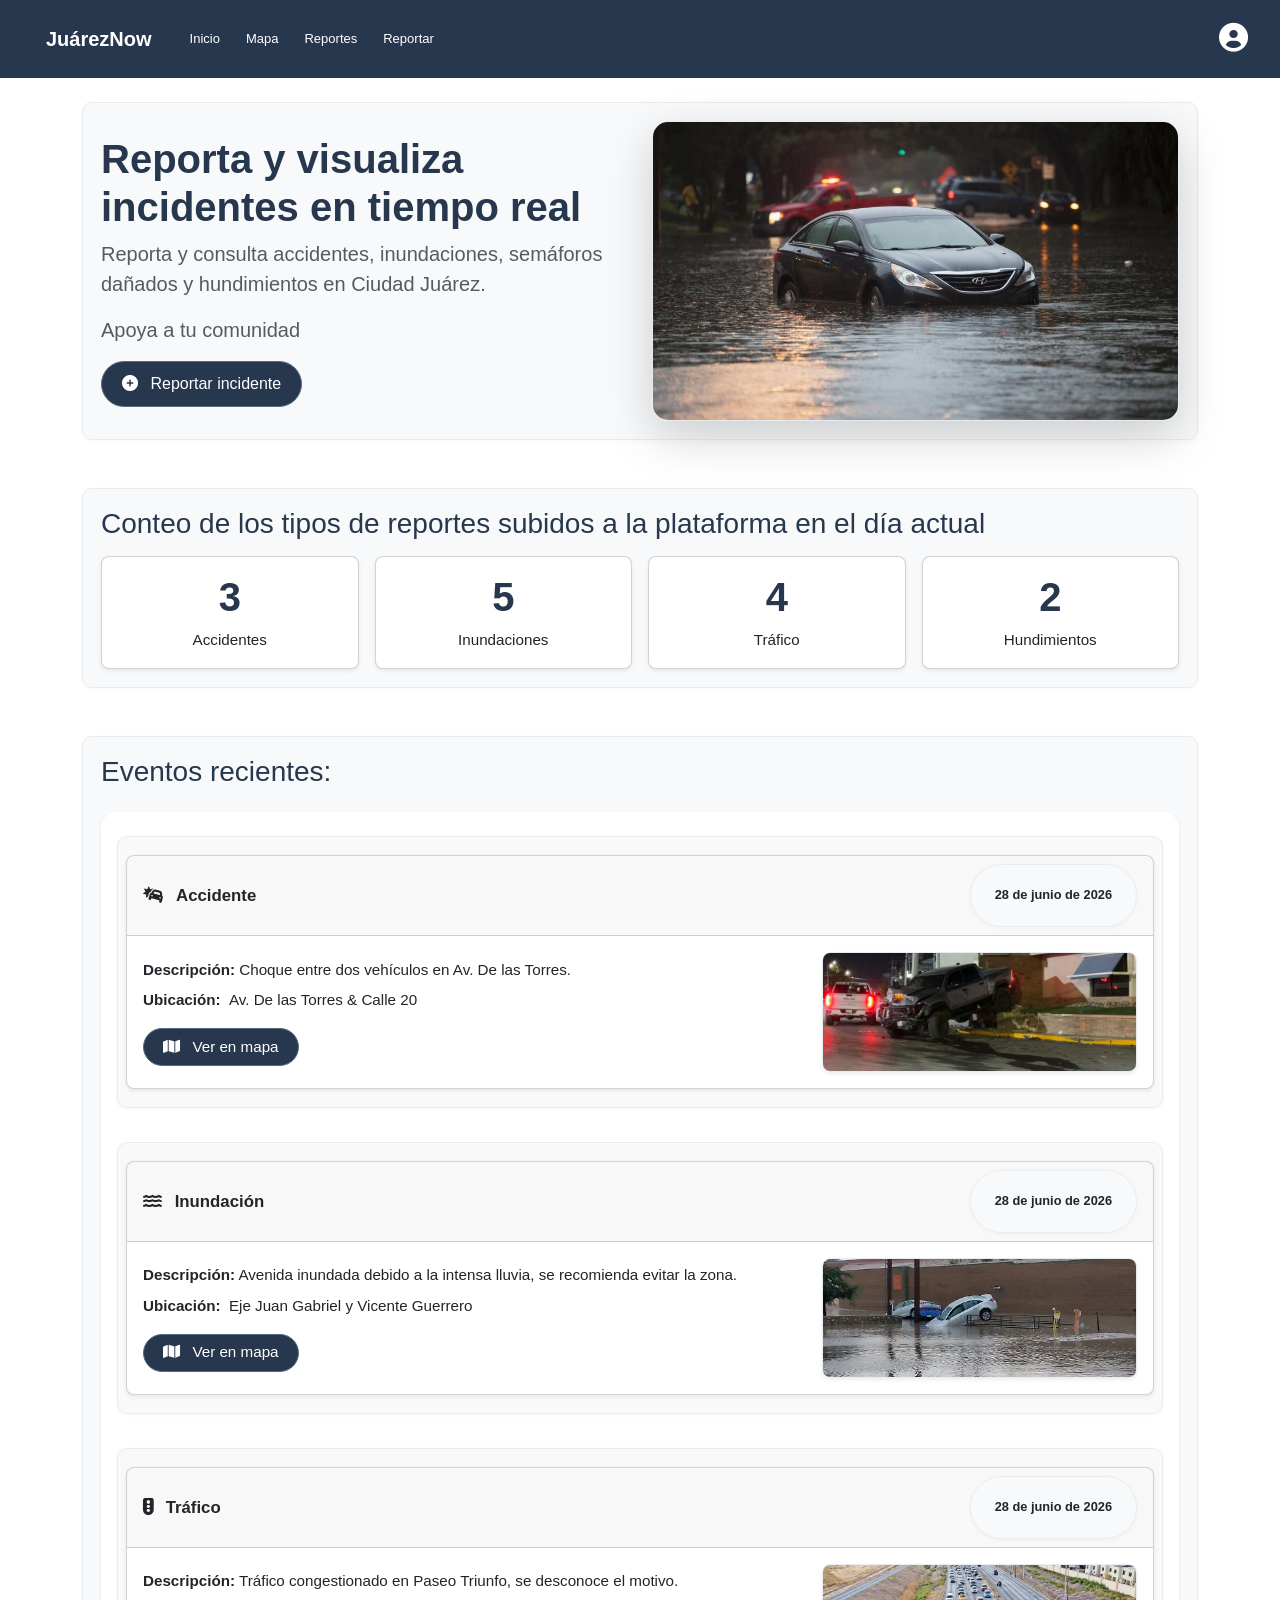
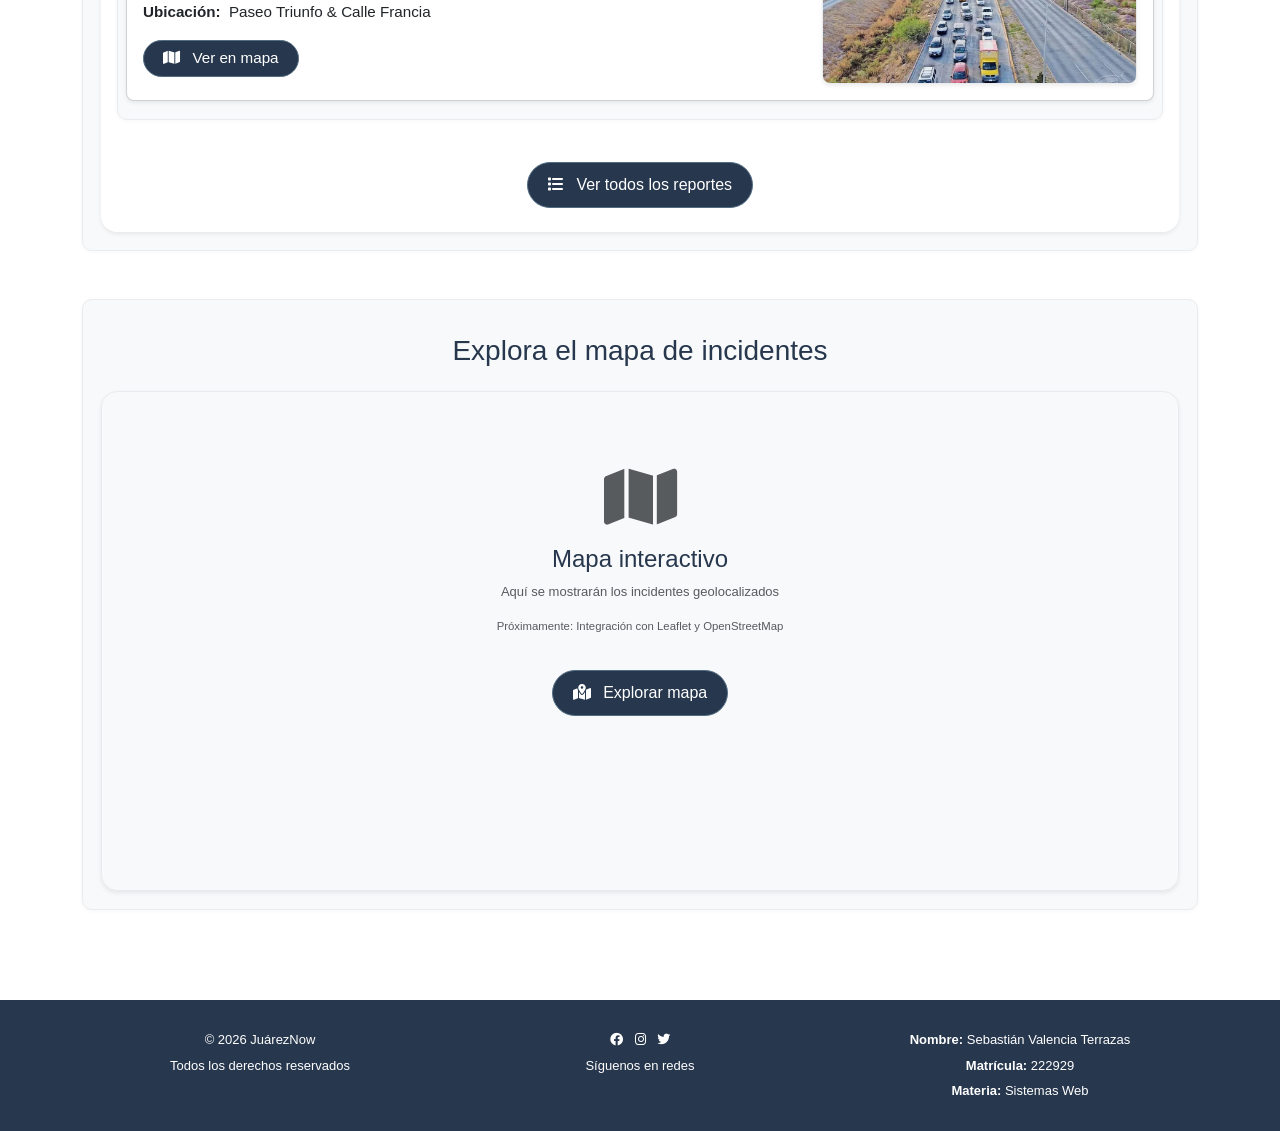
==== index.html @ b56212be "Estructura inicial para JuarezNow" ====
<!DOCTYPE html>
<html lang="es">
<head>
    <title>JuárezNow</title>
    <meta charset="UTF-8">
    <meta name="viewport" content="width=device-width, initial-scale=1.0">
    
    <link href="https://cdn.jsdelivr.net/npm/bootstrap@5.3.0/dist/css/bootstrap.min.css" rel="stylesheet">
    <link rel="stylesheet" href="https://cdnjs.cloudflare.com/ajax/libs/font-awesome/6.0.0-beta3/css/all.min.css">
    <link rel="stylesheet" href="css/style.css">
</head>

<body>
    <header>
        <nav class="navbar navbar-expand-lg">
            <div class="container-fluid">
                <a class="navbar-brand text-white fw-bold" href="#">
                    JuárezNow
                </a>
                <button class="navbar-toggler" type="button" data-bs-toggle="collapse" data-bs-target="#navbarText">
                    <span class="navbar-toggler-icon"></span>
                </button>
                <div class="collapse navbar-collapse" id="navbarText">
                    <ul class="navbar-nav me-auto mb-2 mb-lg-0">
                        <li class="nav-item">
                            <a class="nav-link active" href="index.html">Inicio</a>
                        </li>
                        <li class="nav-item">
                            <a class="nav-link" href="resources/mapa.html">Mapa</a>
                        </li>
                        <li class="nav-item">
                            <a class="nav-link" href="resources/reportes.html">Reportes</a>
                        </li>
                        <li class="nav-item">
                            <a class="nav-link" href="resources/reportar.html">Reportar</a>
                        </li>
                    </ul>
                    <span class="navbar-text">
                        <a class="nav-link profile-icon" href="resources/iniciar_sesion.html">
                            <i class="fas fa-user-circle"></i>
                        </a>
                    </span>
                </div>
            </div>
        </nav>
    </header>

    <!--MAIN-->
    <main class="container py-4">

        <section class="mb-5">
            <div class="row align-items-center g-4">
                <div class="col-md-6">
                    <h2 class="display-6 fw-bold ">
                        Reporta y visualiza incidentes en tiempo real
                    </h2>
                    <p class="lead text-muted">
                        Reporta y consulta accidentes, inundaciones, semáforos dañados y hundimientos en Ciudad Juárez.
                        <br>
                        <p class="lead text-muted">Apoya a tu comunidad</p>
                    </p>
                    <div class="d-grid gap-2 d-md-flex justify-content-md-start">
                        <a href="resources/reportar.html" class="btn rounded-pill">
                            <i class="fas fa-plus-circle me-2"></i>
                            Reportar incidente
                        </a>
                    </div>
                </div>
                <div class="col-md-6">
                    <img src="img/flood.jpg" 
                         class="img-fluid rounded-4 shadow-lg" 
                         alt="Imagen de Ciudad Juárez"
                         style="max-height: 300px; width: 100%; object-fit: cover;">
                </div>
            </div>
        </section>

        <!-- ===== ESTADÍSTICAS===== -->
        <section class="mb-5">
            <div class="row">
                <div class="col-12">
                    <h3 class="mb-3">
                        Conteo de los tipos de reportes subidos a la plataforma en el día actual
                    </h3>
                </div>
            </div>

            <div class="row g-3">
                <div class="col-md-3 col-6">
                    <div class="card  text-dark text-center h-100 shadow-sm rounded-3">
                        <div class="card-body">
                            <h3 class="display-6 fw-bold">3</h3>
                            <p class="mb-0">Accidentes</p>
                        </div>
                    </div>
                </div>
                <div class="col-md-3 col-6">
                    <div class="card text-dark text-center h-100 shadow-sm rounded-3">
                        <div class="card-body">
                            <h3 class="display-6 fw-bold">5</h3>
                            <p class="mb-0">Inundaciones</p>
                        </div>
                    </div>
                </div>
                <div class="col-md-3 col-6">
                    <div class="card text-dark text-center h-100 shadow-sm rounded-3">
                        <div class="card-body">
                            <h3 class="display-6 fw-bold">4</h3>
                            <p class="mb-0">Tráfico</p>
                        </div>
                    </div>
                </div>
                <div class="col-md-3 col-6">
                    <div class="card text-dark text-center h-100 shadow-sm rounded-3">
                        <div class="card-body">
                            <h3 class="display-6 fw-bold">2</h3>
                            <p class="mb-0">Hundimientos</p>    
                        </div>
                    </div>
                </div>
        </section>

        <!-- ===== EVENTOS RECIENTES ===== -->
        <section class="mb-5">
            <div class="row">
                <div class="col-12">
                    <h3 class="mb-4">
                        Eventos recientes:
                    </h3>
                </div>
            </div>

            <div class="bg-white p-4 rounded-4 shadow-sm">
                <div class="row g-3">
                    
                <article class="col-12">
                    <div class="card shadow-sm rounded-3 overflow-hidden">
                        <div class="card-header text-dark d-flex justify-content-between align-items-center">
                            <span>
                                <i class="fas fa-car-crash me-2"></i>
                                Accidente
                            </span>
                            <span class="badge bg-light text-dark rounded-pill">28 de junio de 2026</span>
                        </div>
                        <div class="card-body">
                            <div class="row align-items-center">
                                <div class="col-md-8">
                                    <p class="card-text mb-2">
                                        <strong>Descripción:</strong> Choque entre dos vehículos en Av. De las Torres.
                                    </p>
                                    <p class="card-text mb-0">
                                        <strong>Ubicación:</strong> 
                                        <i class=" text-danger me-1"></i>
                                        Av. De las Torres &amp; Calle 20
                                    </p>
                                    <a href="mapa.html" class="btn btn-primary btn-sm rounded-pill mt-3">
                                        <i class="fas fa-map me-2"></i>
                                        Ver en mapa
                                    </a>
                                </div>
                                <div class="col-md-4 mt-3 mt-md-0">
                                    <img src="img/choque.jpg" 
                                         class="img-fluid rounded-3 shadow-sm" 
                                         alt="Accidente"
                                         style="height: 120px; width: 100%; object-fit: cover;">
                                </div>
                            </div>
                        </div>
                    </div>
                </article>

                <article class="col-12">
                    <div class="card shadow-sm rounded-3 overflow-hidden">
                        <div class="card-header  text-dark d-flex justify-content-between align-items-center">
                            <span>
                                <i class="fas fa-water me-2"></i>
                                Inundación
                            </span>
                            <span class="badge bg-light text-dark rounded-pill">28 de junio de 2026</span>
                        </div>
                        <div class="card-body">
                            <div class="row align-items-center">
                                <div class="col-md-8">
                                    <p class="card-text mb-2">
                                        <strong>Descripción:</strong> Avenida inundada debido a la intensa lluvia, se recomienda evitar la zona.
                                    </p>
                                    <p class="card-text mb-0">
                                        <strong>Ubicación:</strong> 
                                        <i class=" text-danger me-1"></i>
                                        Eje Juan Gabriel y Vicente Guerrero
                                    </p>
                                    <a href="mapa.html" class="btn btn-primary btn-sm rounded-pill mt-3">
                                        <i class="fas fa-map me-2"></i>
                                        Ver en mapa
                                    </a>
                                </div>
                                <div class="col-md-4 mt-3 mt-md-0">
                                    <img src="img/inundacion.jpg" 
                                         class="img-fluid rounded-3 shadow-sm" 
                                         alt="Inundación"
                                         style="height: 120px; width: 100%; object-fit: cover;">
                                </div>
                            </div>
                        </div>
                    </div>
                </article>

                <article class="col-12">
                    <div class="card shadow-sm rounded-3 overflow-hidden">
                        <div class="card-header text-dark d-flex justify-content-between align-items-center">
                            <span>
                                <i class="fas fa-traffic-light me-2"></i>
                                Tráfico
                            </span>
                            <span class="badge bg-light text-dark rounded-pill">28 de junio de 2026</span>
                        </div>
                        <div class="card-body">
                            <div class="row align-items-center">
                                <div class="col-md-8">
                                    <p class="card-text mb-2">
                                        <strong>Descripción:</strong> Tráfico congestionado en Paseo Triunfo, se desconoce el motivo.
                                    </p>
                                    <p class="card-text mb-0">
                                        <strong>Ubicación:</strong> 
                                        <i class=" text-danger me-1"></i>
                                        Paseo Triunfo &amp; Calle Francia
                                    </p>
                                    <a href="mapa.html" class="btn btn-primary btn-sm rounded-pill mt-3">
                                        <i class="fas fa-map me-2"></i>
                                        Ver en mapa
                                    </a>
                                </div>
                                <div class="col-md-4 mt-3 mt-md-0">
                                    <img src="img/trafico.jpg" 
                                         class="img-fluid rounded-3 shadow-sm" 
                                         alt="Tráfico"
                                         style="height: 120px; width: 100%; object-fit: cover;">
                                </div>
                            </div>
                        </div>
                    </div>
                </article>

                </div>

                <!-- Ver todos -->
                <div class="row mt-4">
                    <div class="col-12 text-center">
                        <a href="resources/reportes.html" class="btn rounded-pill">
                            <i class="fas fa-list me-2"></i>
                            Ver todos los reportes
                        </a>
                    </div>
                </div>
            </div>
        </section>

        <!--EXPLORAR MAPA-->
        <section>
            <div class="text-center mt-3">
                <h3 class="mb-4">
                    Explora el mapa de incidentes
                </h3>
                <div class="bg-light p-4 rounded-4 shadow-sm" style="min-height: 500px;">
                    <div class="text-center py-5">
                        <i class="fas fa-map fa-5x text-muted mb-3"></i>
                        <h4>Mapa interactivo</h4>
                        <p class="text-muted">Aquí se mostrarán los incidentes geolocalizados</p>
                        <p class="text-muted small">Próximamente: Integración con Leaflet y OpenStreetMap</p>
                        <br>
                        <a href="resources/mapa.html" class="btn rounded-pill">
                            <i class="fas fa-map-marked-alt me-2"></i>
                            Explorar mapa
                        </a>
                    </div>
                </div>
            </div>
        </section>


    </main>
    
    <!-- FOOTER -->
    <footer class="text-white py-4 mt-5" id="footer">
        <div class="container">
            <div class="row text-center">
                <div class="col-md-4 mb-3">
                    <p class="mb-0">© 2026 JuárezNow</p>
                    <p>Todos los derechos reservados</p>
                </div>
                <div class="col-md-4 mb-3">
                    <p class="mb-0">
                        <i class="fab fa-facebook me-2"></i>
                        <i class="fab fa-instagram me-2"></i>
                        <i class="fab fa-twitter"></i>
                    </p>
                    <p>Síguenos en redes</p>
                </div>
                <div class="col-md-4">
                    <p><b>Nombre:</b> Sebastián Valencia Terrazas</p>
                    <p><b>Matrícula:</b> 222929</p>
                    <p><b>Materia:</b> Sistemas Web</p>
                </div>
            </div>
        </div>
    </footer>

    <!-- Bootstrap JS -->
    <script src="https://cdn.jsdelivr.net/npm/bootstrap@5.3.0/dist/js/bootstrap.bundle.min.js"></script>
</body>
</html>
---- css/style.css ----
* {
    box-sizing: border-box;
}

:root {
    --azul-oscuro: #27374D;
    --azul-medio: #526D82;
    --gris-casi-blanco: #f8f9fa;
    --gris-claro: #f5f5f5;
    --blanco: #ffffff;
    --texto: #27374D;
    --borde-suave: #e9ecef;
}

/* ==========================================
   ESTILOS BASE
   ========================================== */
body {
    margin: 0;
    background-color: var(--blanco);
    color: var(--texto);
    font-family: Arial, Helvetica, sans-serif;
    font-size: small;
}

/* ==========================================
   HEADER 
   ========================================== */
header {
    background-color: var(--azul-oscuro);
    color: white;
    margin: 0;
    padding: 16px 20px;
    width: 100%;
}

/* ==========================================
   NAVEGACIÓN 
   ========================================== */
nav ul {
    list-style: none;
    padding: 0;
    margin: 0;
    display: flex;
    flex-wrap: wrap;
    gap: 10px;
}

nav a {
    color: white;
    text-decoration: none;
    padding: 10px 14px;
    border-radius: 6px;
    display: inline-block;
    transition: all 0.3s ease-in-out;
}

nav a:hover {
    background-color: var(--azul-medio);
    color: white;
}


header .navbar {
    background-color: var(--azul-oscuro);
    padding: 0;
}

header .navbar-brand,
header .navbar .nav-link {
    color: white;
}

header .navbar .nav-link:hover {
    color: var(--gris-claro);
}

header .navbar .nav-link.active {
    color: white !important;
}

header .navbar-toggler {
    border-color: white;
}

header .navbar-toggler-icon {
    background-image: url("data:image/svg+xml,%3csvg xmlns='http://www.w3.org/2000/svg' viewBox='0 0 30 30'%3e%3cpath stroke='white' stroke-linecap='round' stroke-miterlimit='10' stroke-width='2' d='M4 7h22M4 15h22M4 23h22'/%3e%3c/svg%3e");
}

/* Perfil - Icono de usuario */
header .profile-icon i {
    font-size: 1.8rem;
    transition: all 0.3s ease-in-out;
    color: white;
}

header .profile-icon.active i,
header .profile-icon:hover i {
    font-size: 2rem;
    background-color: var(--azul-medio);
    border-radius: 50%;
    padding: 2px;
    color: white;
}

/*
   CONTENIDO PRINCIPAL
    */
main {
    padding: 20px;
}

/* Secciones y artículos */
section,
article {
    background-color: var(--gris-casi-blanco);
    border: 1px solid var(--borde-suave);
    border-radius: 10px;
    padding: 18px;
    margin-bottom: 18px;
    box-shadow: 0 1px 4px rgba(39, 55, 77, 0.04);
}

section h3,
article h4 {
    color: var(--azul-oscuro);
    margin-top: 0;
}

/* Secciones específicas */
#noticias,
#reportes-recientes {
    background-color: var(--gris-casi-blanco);
}

#noticias > h3 {
    margin-top: 0;
    padding: 16px;
    text-align: center;
    background-color: var(--azul-oscuro);
    color: white;
    border-radius: 8px;
}

/* IMÁGENES */
img {
    max-width: 100%;
    height: auto;
    border-radius: 8px;
    border: 1px solid var(--borde-suave);
    transition: all 0.3s ease-in-out;
}

img:hover {
    transform: scale(1.03, 1.03);
}

.seleccion-img {
    width: 500px;
    height: 300px;
    object-fit: cover;
}

/* 
   TABLAS
    */
table {
    width: 100%;
    border-collapse: collapse;
    background-color: var(--blanco);
    overflow: hidden;
    border-radius: 8px;
}

th,
td {
    border: 1px solid var(--borde-suave);
    padding: 10px;
    text-align: left;
}

th {
    background-color: var(--azul-oscuro);
    color: white;
}

tr:nth-child(even) td {
    background-color: var(--gris-casi-blanco);
}

/* 
   BOTONES
    */
.btn,
.boton {
    display: inline-block;
    padding: 10px 20px;
    background-color: var(--azul-oscuro);
    color: white;
    text-decoration: none;
    border-radius: 6px;
    font-family: Arial, Helvetica, sans-serif;
    cursor: pointer;
    border: 1px solid var(--azul-medio);
    transition: all 0.3s ease-in-out;
}

.btn:hover,
.boton:hover {
    background-color: var(--azul-medio);
}


/* ==========================================
   FOOTER
   ========================================== */
footer {
    background-color: var(--azul-oscuro);
    color: white;
    padding: 16px 20px;
    text-align: center;
}

footer p {
    margin: 6px 0;
}

/* utilidades previamente no usadas removed to simplify stylesheet */

/* ==========================================
   SOBRESCRITURA DE BOOTSTRAP CON CLASES
   ========================================== */
main .bg-white {
    background-color: var(--gris-casi-blanco);
    padding: 1.5rem;
    border-radius: 1rem;
}

main .bg-light {
    background-color: var(--gris-casi-blanco);
    border: 1px solid var(--borde-suave);
    border-radius: 1rem;
    box-shadow: 0 1px 4px rgba(0, 0, 0, 0.04);
    padding: 1.5rem;
}


/* Tamaño base para todos los textos */
.card .card-text,
.card p {
    font-size: 0.95rem;
    line-height: 1.5;
}

/* Títulos de categoría */
.card .card-title,
.card-header span {
    font-size: 1.05rem;
    font-weight: 600;
}

/* Badges de tiempo */
.card-header .badge {
    font-size: 0.8rem;
}

/* Botón "Ver en mapa"*/
.card .btn {
    font-size: 0.95rem;
    padding: 0.4rem 1.2rem;
}

/* Para el index */
#reportes-recientes .card-text,
#reportes-recientes p {
    font-size: 0.95rem;
}



/* ==========================================
   14. RESPONSIVE
   ========================================== */
@media (max-width: 768px) {
    .seleccion-img {
        width: 100%;
        height: auto;
    }

    section,
    article {
        padding: 14px;
    }

    .card-juarez {
        padding: 1rem;
    }

    .card .card-text,
    .card p {
        font-size: 0.9rem;
    }
}
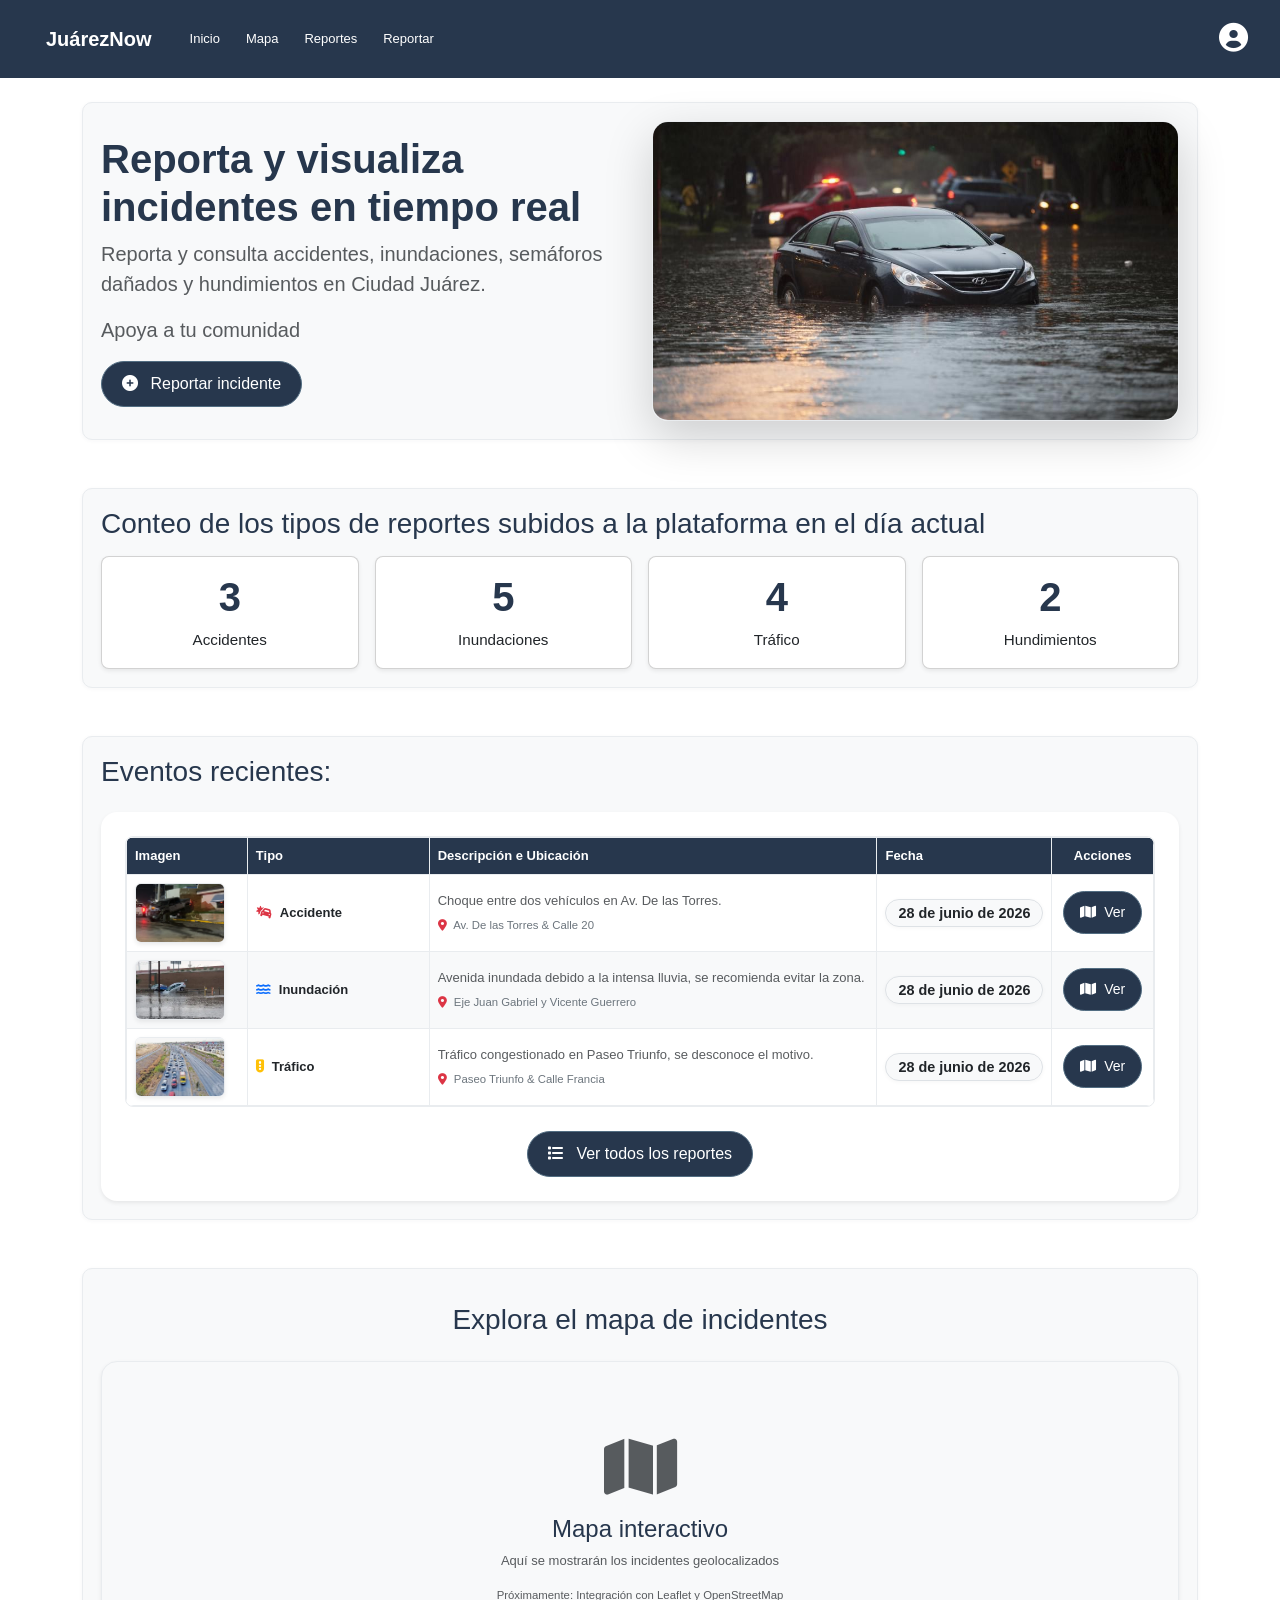
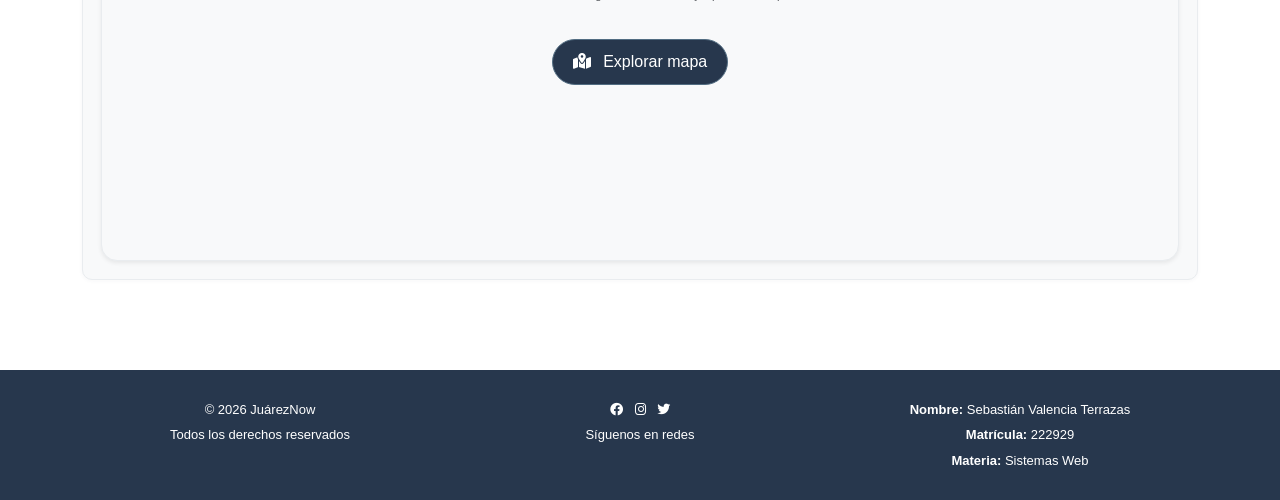
==== commit 64ec9b83: "refactor: replace incident card layout with a responsive table display and add custom styling helper" ====
--- a/index.html
+++ b/index.html
@@ -1,10 +1,11 @@
 <!DOCTYPE html>
 <html lang="es">
+
 <head>
     <title>JuárezNow</title>
     <meta charset="UTF-8">
     <meta name="viewport" content="width=device-width, initial-scale=1.0">
-    
+
     <link href="https://cdn.jsdelivr.net/npm/bootstrap@5.3.0/dist/css/bootstrap.min.css" rel="stylesheet">
     <link rel="stylesheet" href="https://cdnjs.cloudflare.com/ajax/libs/font-awesome/6.0.0-beta3/css/all.min.css">
     <link rel="stylesheet" href="css/style.css">
@@ -57,7 +58,7 @@
                     <p class="lead text-muted">
                         Reporta y consulta accidentes, inundaciones, semáforos dañados y hundimientos en Ciudad Juárez.
                         <br>
-                        <p class="lead text-muted">Apoya a tu comunidad</p>
+                    <p class="lead text-muted">Apoya a tu comunidad</p>
                     </p>
                     <div class="d-grid gap-2 d-md-flex justify-content-md-start">
                         <a href="resources/reportar.html" class="btn rounded-pill">
@@ -67,10 +68,8 @@
                     </div>
                 </div>
                 <div class="col-md-6">
-                    <img src="img/flood.jpg" 
-                         class="img-fluid rounded-4 shadow-lg" 
-                         alt="Imagen de Ciudad Juárez"
-                         style="max-height: 300px; width: 100%; object-fit: cover;">
+                    <img src="img/flood.jpg" class="img-fluid rounded-4 shadow-lg" alt="Imagen de Ciudad Juárez"
+                        style="max-height: 300px; width: 100%; object-fit: cover;">
                 </div>
             </div>
         </section>
@@ -114,7 +113,7 @@
                     <div class="card text-dark text-center h-100 shadow-sm rounded-3">
                         <div class="card-body">
                             <h3 class="display-6 fw-bold">2</h3>
-                            <p class="mb-0">Hundimientos</p>    
+                            <p class="mb-0">Hundimientos</p>
                         </div>
                     </div>
                 </div>
@@ -131,116 +130,101 @@
             </div>
 
             <div class="bg-white p-4 rounded-4 shadow-sm">
-                <div class="row g-3">
-                    
-                <article class="col-12">
-                    <div class="card shadow-sm rounded-3 overflow-hidden">
-                        <div class="card-header text-dark d-flex justify-content-between align-items-center">
-                            <span>
-                                <i class="fas fa-car-crash me-2"></i>
-                                Accidente
-                            </span>
-                            <span class="badge bg-light text-dark rounded-pill">28 de junio de 2026</span>
-                        </div>
-                        <div class="card-body">
-                            <div class="row align-items-center">
-                                <div class="col-md-8">
-                                    <p class="card-text mb-2">
-                                        <strong>Descripción:</strong> Choque entre dos vehículos en Av. De las Torres.
-                                    </p>
-                                    <p class="card-text mb-0">
-                                        <strong>Ubicación:</strong> 
-                                        <i class=" text-danger me-1"></i>
+                <div class="table-responsive">
+                    <table class="table table-hover align-middle mb-0">
+                        <thead>
+                            <tr>
+                                <th scope="col" style="width: 12%;">Imagen</th>
+                                <th scope="col" style="width: 18%;">Tipo</th>
+                                <th scope="col" style="width: 45%;">Descripción e Ubicación</th>
+                                <th scope="col" style="width: 15%;">Fecha</th>
+                                <th scope="col" style="width: 10%;" class="text-center">Acciones</th>
+                            </tr>
+                        </thead>
+                        <tbody>
+                            <tr>
+                                <td>
+                                    <img src="img/choque.jpg" class="img-tabla-incidente shadow-sm" alt="Accidente">
+                                </td>
+                                <td>
+                                    <span class="fw-bold text-dark d-flex align-items-center">
+                                        <i class="fas fa-car-crash text-danger me-2"></i>
+                                        Accidente
+                                    </span>
+                                </td>
+                                <td>
+                                    <p class="mb-1 text-muted">Choque entre dos vehículos en Av. De las Torres.</p>
+                                    <span class="text-secondary small">
+                                        <i class="fas fa-map-marker-alt text-danger me-1"></i>
                                         Av. De las Torres &amp; Calle 20
-                                    </p>
-                                    <a href="mapa.html" class="btn btn-primary btn-sm rounded-pill mt-3">
-                                        <i class="fas fa-map me-2"></i>
-                                        Ver en mapa
+                                    </span>
+                                </td>
+                                <td>
+                                    <span class="badge bg-light text-dark border rounded-pill">28 de junio de 2026</span>
+                                </td>
+                                <td class="text-center">
+                                    <a href="resources/mapa.html" class="btn btn-primary btn-sm rounded-pill px-3">
+                                        <i class="fas fa-map me-1"></i>
+                                        Ver
                                     </a>
-                                </div>
-                                <div class="col-md-4 mt-3 mt-md-0">
-                                    <img src="img/choque.jpg" 
-                                         class="img-fluid rounded-3 shadow-sm" 
-                                         alt="Accidente"
-                                         style="height: 120px; width: 100%; object-fit: cover;">
-                                </div>
-                            </div>
-                        </div>
-                    </div>
-                </article>
-
-                <article class="col-12">
-                    <div class="card shadow-sm rounded-3 overflow-hidden">
-                        <div class="card-header  text-dark d-flex justify-content-between align-items-center">
-                            <span>
-                                <i class="fas fa-water me-2"></i>
-                                Inundación
-                            </span>
-                            <span class="badge bg-light text-dark rounded-pill">28 de junio de 2026</span>
-                        </div>
-                        <div class="card-body">
-                            <div class="row align-items-center">
-                                <div class="col-md-8">
-                                    <p class="card-text mb-2">
-                                        <strong>Descripción:</strong> Avenida inundada debido a la intensa lluvia, se recomienda evitar la zona.
-                                    </p>
-                                    <p class="card-text mb-0">
-                                        <strong>Ubicación:</strong> 
-                                        <i class=" text-danger me-1"></i>
+                                </td>
+                            </tr>
+                            <tr>
+                                <td>
+                                    <img src="img/inundacion.jpg" class="img-tabla-incidente shadow-sm" alt="Inundación">
+                                </td>
+                                <td>
+                                    <span class="fw-bold text-dark d-flex align-items-center">
+                                        <i class="fas fa-water text-primary me-2"></i>
+                                        Inundación
+                                    </span>
+                                </td>
+                                <td>
+                                    <p class="mb-1 text-muted">Avenida inundada debido a la intensa lluvia, se recomienda evitar la zona.</p>
+                                    <span class="text-secondary small">
+                                        <i class="fas fa-map-marker-alt text-danger me-1"></i>
                                         Eje Juan Gabriel y Vicente Guerrero
-                                    </p>
-                                    <a href="mapa.html" class="btn btn-primary btn-sm rounded-pill mt-3">
-                                        <i class="fas fa-map me-2"></i>
-                                        Ver en mapa
+                                    </span>
+                                </td>
+                                <td>
+                                    <span class="badge bg-light text-dark border rounded-pill">28 de junio de 2026</span>
+                                </td>
+                                <td class="text-center">
+                                    <a href="resources/mapa.html" class="btn btn-primary btn-sm rounded-pill px-3">
+                                        <i class="fas fa-map me-1"></i>
+                                        Ver
                                     </a>
-                                </div>
-                                <div class="col-md-4 mt-3 mt-md-0">
-                                    <img src="img/inundacion.jpg" 
-                                         class="img-fluid rounded-3 shadow-sm" 
-                                         alt="Inundación"
-                                         style="height: 120px; width: 100%; object-fit: cover;">
-                                </div>
-                            </div>
-                        </div>
-                    </div>
-                </article>
-
-                <article class="col-12">
-                    <div class="card shadow-sm rounded-3 overflow-hidden">
-                        <div class="card-header text-dark d-flex justify-content-between align-items-center">
-                            <span>
-                                <i class="fas fa-traffic-light me-2"></i>
-                                Tráfico
-                            </span>
-                            <span class="badge bg-light text-dark rounded-pill">28 de junio de 2026</span>
-                        </div>
-                        <div class="card-body">
-                            <div class="row align-items-center">
-                                <div class="col-md-8">
-                                    <p class="card-text mb-2">
-                                        <strong>Descripción:</strong> Tráfico congestionado en Paseo Triunfo, se desconoce el motivo.
-                                    </p>
-                                    <p class="card-text mb-0">
-                                        <strong>Ubicación:</strong> 
-                                        <i class=" text-danger me-1"></i>
+                                </td>
+                            </tr>
+                            <tr>
+                                <td>
+                                    <img src="img/trafico.jpg" class="img-tabla-incidente shadow-sm" alt="Tráfico">
+                                </td>
+                                <td>
+                                    <span class="fw-bold text-dark d-flex align-items-center">
+                                        <i class="fas fa-traffic-light text-warning me-2"></i>
+                                        Tráfico
+                                    </span>
+                                </td>
+                                <td>
+                                    <p class="mb-1 text-muted">Tráfico congestionado en Paseo Triunfo, se desconoce el motivo.</p>
+                                    <span class="text-secondary small">
+                                        <i class="fas fa-map-marker-alt text-danger me-1"></i>
                                         Paseo Triunfo &amp; Calle Francia
-                                    </p>
-                                    <a href="mapa.html" class="btn btn-primary btn-sm rounded-pill mt-3">
-                                        <i class="fas fa-map me-2"></i>
-                                        Ver en mapa
+                                    </span>
+                                </td>
+                                <td>
+                                    <span class="badge bg-light text-dark border rounded-pill">28 de junio de 2026</span>
+                                </td>
+                                <td class="text-center">
+                                    <a href="resources/mapa.html" class="btn btn-primary btn-sm rounded-pill px-3">
+                                        <i class="fas fa-map me-1"></i>
+                                        Ver
                                     </a>
-                                </div>
-                                <div class="col-md-4 mt-3 mt-md-0">
-                                    <img src="img/trafico.jpg" 
-                                         class="img-fluid rounded-3 shadow-sm" 
-                                         alt="Tráfico"
-                                         style="height: 120px; width: 100%; object-fit: cover;">
-                                </div>
-                            </div>
-                        </div>
-                    </div>
-                </article>
-
+                                </td>
+                            </tr>
+                        </tbody>
+                    </table>
                 </div>
 
                 <!-- Ver todos -->
@@ -279,7 +263,7 @@
 
 
     </main>
-    
+
     <!-- FOOTER -->
     <footer class="text-white py-4 mt-5" id="footer">
         <div class="container">
@@ -308,4 +292,5 @@
     <!-- Bootstrap JS -->
     <script src="https://cdn.jsdelivr.net/npm/bootstrap@5.3.0/dist/js/bootstrap.bundle.min.js"></script>
 </body>
+
 </html>
--- a/css/style.css
+++ b/css/style.css
@@ -176,7 +176,7 @@
 th,
 td {
     border: 1px solid var(--borde-suave);
-    padding: 10px;
+    padding: 12px 16px;
     text-align: left;
 }
 
@@ -187,6 +187,37 @@
 
 tr:nth-child(even) td {
     background-color: var(--gris-casi-blanco);
+}
+
+/* Custom Table Overrides & Helpers */
+.table-responsive {
+    border-radius: 8px;
+    overflow: hidden;
+    border: 1px solid var(--borde-suave);
+}
+
+.table thead th {
+    background-color: var(--azul-oscuro) !important;
+    color: white !important;
+    font-weight: 600;
+    border-bottom: none;
+}
+
+.table tbody tr:hover td {
+    background-color: var(--gris-claro) !important;
+}
+
+.img-tabla-incidente {
+    width: 90px;
+    height: 60px;
+    object-fit: cover;
+    border-radius: 6px;
+    display: block;
+}
+
+.table td .badge {
+    font-size: 0.9rem;
+    padding: 6px 12px;
 }
 
 /* 
@@ -277,6 +308,41 @@
     font-size: 0.95rem;
 }
 
+/* ==========================================
+   PAGINACIÓN
+   ========================================== */
+.pagination {
+    gap: 0.5rem;
+}
+
+.page-item .page-link {
+    color: var(--texto);
+    background-color: var(--gris-casi-blanco);
+    border: 1px solid var(--borde-suave);
+    padding: 0.5rem 0.75rem;
+    border-radius: 6px;
+    transition: all 0.3s ease-in-out;
+}
+
+.page-item .page-link:hover {
+    background-color: var(--azul-medio);
+    color: white;
+    border-color: var(--azul-medio);
+}
+
+.page-item.active .page-link {
+    background-color: var(--azul-oscuro);
+    border-color: var(--azul-oscuro);
+    color: white;
+}
+
+.page-item.disabled .page-link {
+    background-color: var(--gris-claro);
+    color: #999;
+    border-color: var(--borde-suave);
+    cursor: not-allowed;
+}
+
 
 
 /* ==========================================
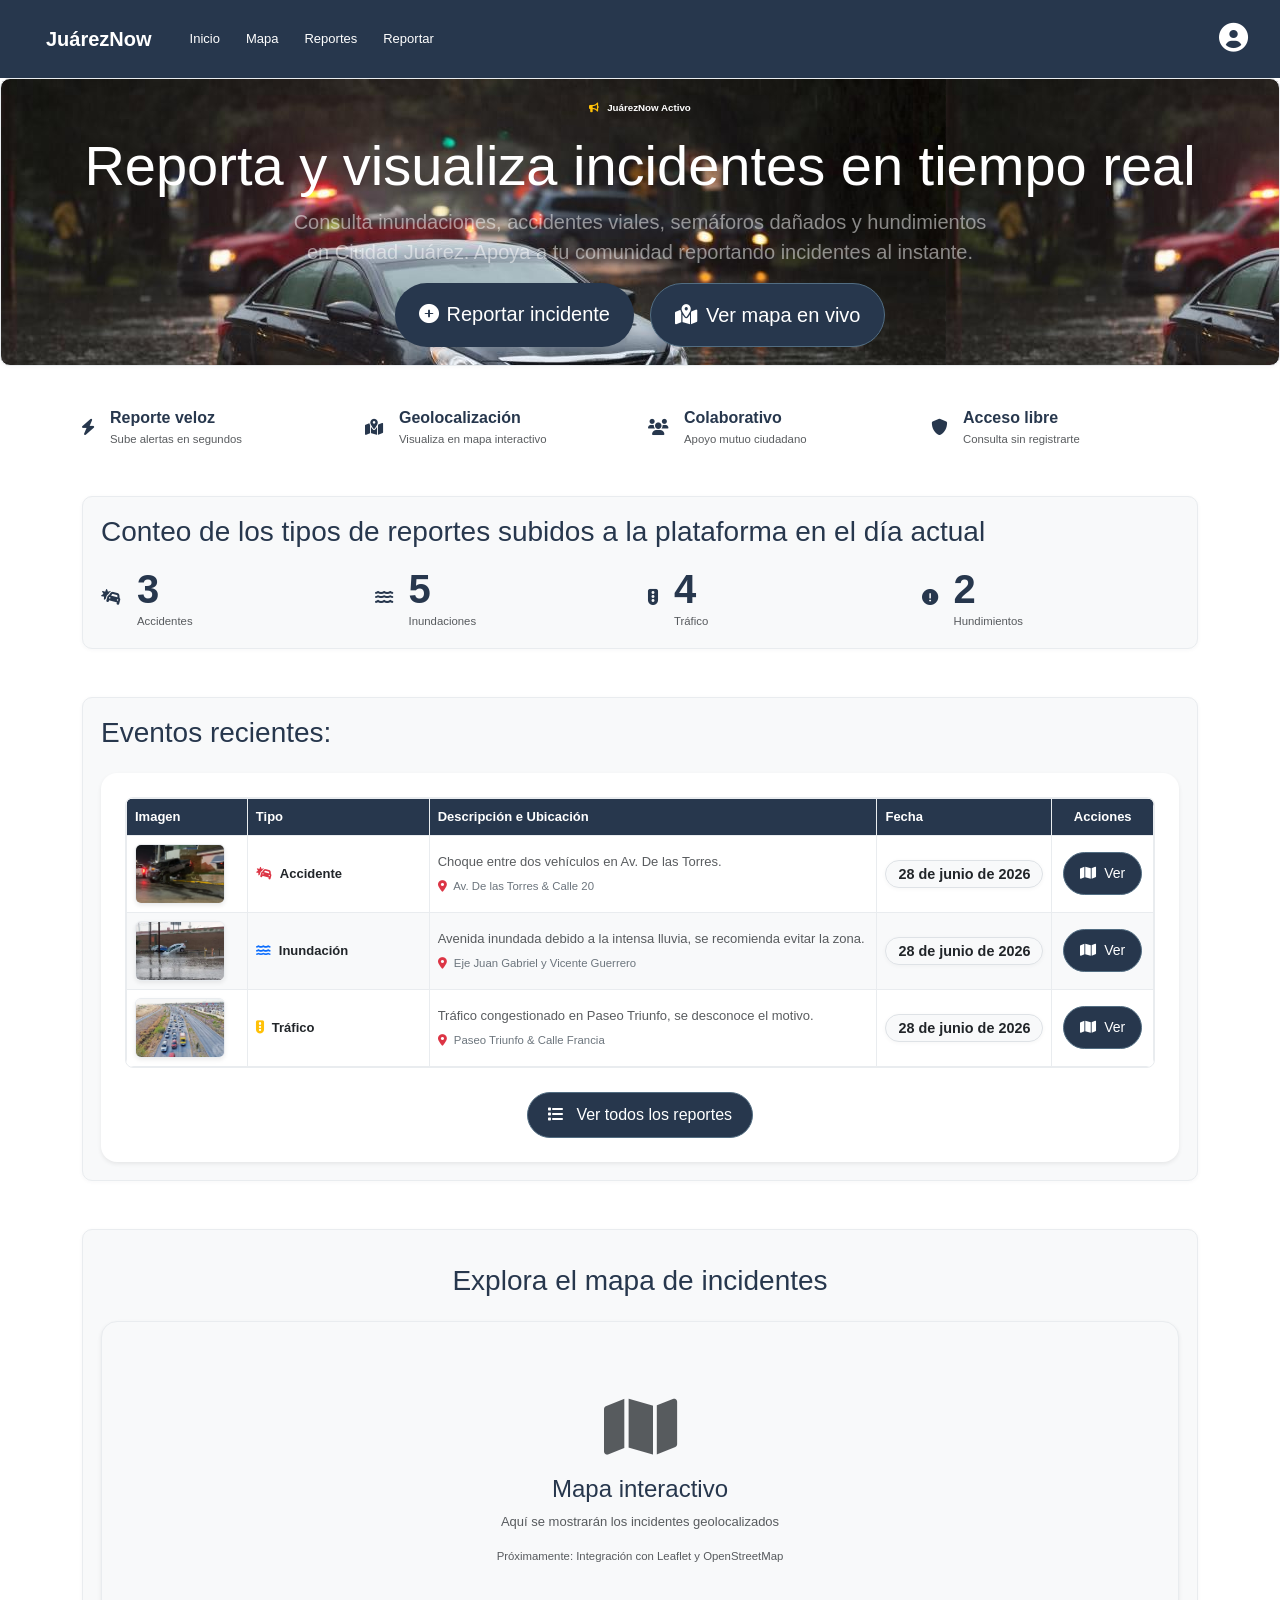
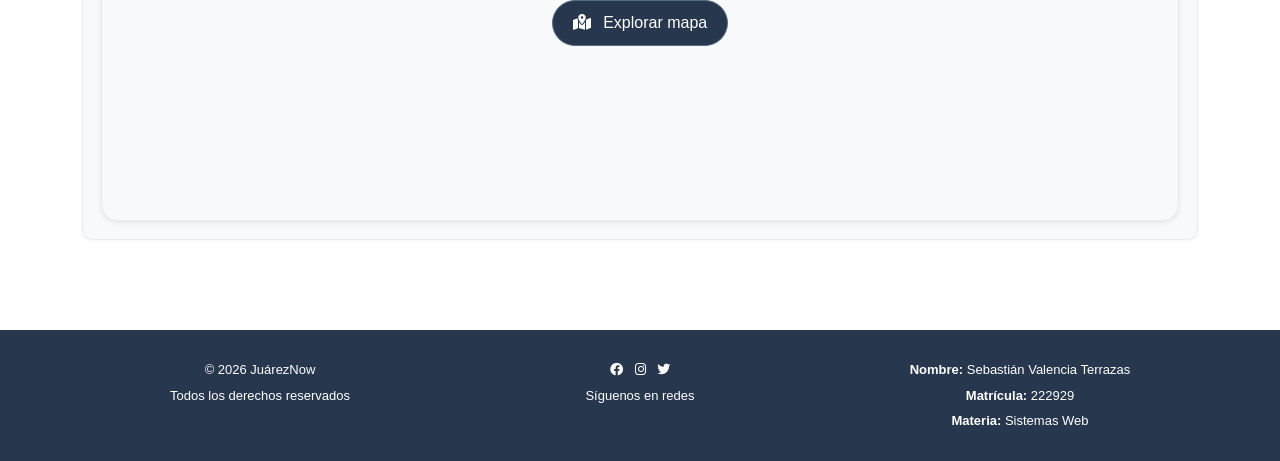
==== commit 338954e2: "feat: redesign landing page with a hero section, feature highlights, and updated styling" ====
--- a/index.html
+++ b/index.html
@@ -15,7 +15,7 @@
     <header>
         <nav class="navbar navbar-expand-lg">
             <div class="container-fluid">
-                <a class="navbar-brand text-white fw-bold" href="#">
+                <a class="navbar-brand text-white fw-bold" href="index.html">
                     JuárezNow
                 </a>
                 <button class="navbar-toggler" type="button" data-bs-toggle="collapse" data-bs-target="#navbarText">
@@ -46,30 +46,79 @@
         </nav>
     </header>
 
+    <!-- ===== HERO SECTION ===== -->
+    <section class="hero-section text-center text-white" style="background-image: url('img/flood.jpg');">
+        <div class="hero-overlay"></div>
+        <div class="container hero-content">
+            <span class="badge rounded-pill mb-3">
+                <i class="fas fa-bullhorn text-warning me-2"></i>JuárezNow Activo
+            </span>
+            <h1 class="display-4 fw-extrabold text-white">
+                Reporta y visualiza incidentes en tiempo real
+            </h1>
+            <p class="lead text-white-50 mx-auto" style="max-width: 700px;">
+                Consulta inundaciones, accidentes viales, semáforos dañados y hundimientos en Ciudad Juárez. Apoya a tu comunidad reportando incidentes al instante.
+            </p>
+            <div class="d-flex justify-content-center gap-3 flex-wrap">
+                <a href="resources/reportar.html" class="btn btn-dark btn-lg rounded-pill px-4 py-3 shadow-sm border-0" style="background-color: var(--azul-oscuro);">
+                    <i class="fas fa-plus-circle me-2"></i>Reportar incidente
+                </a>
+                <a href="resources/mapa.html" class="btn btn-outline-light btn-lg rounded-pill px-4 py-3">
+                    <i class="fas fa-map-marked-alt me-2"></i>Ver mapa en vivo
+                </a>
+            </div>
+        </div>
+    </section>
+
     <!--MAIN-->
     <main class="container py-4">
 
-        <section class="mb-5">
-            <div class="row align-items-center g-4">
-                <div class="col-md-6">
-                    <h2 class="display-6 fw-bold ">
-                        Reporta y visualiza incidentes en tiempo real
-                    </h2>
-                    <p class="lead text-muted">
-                        Reporta y consulta accidentes, inundaciones, semáforos dañados y hundimientos en Ciudad Juárez.
-                        <br>
-                    <p class="lead text-muted">Apoya a tu comunidad</p>
-                    </p>
-                    <div class="d-grid gap-2 d-md-flex justify-content-md-start">
-                        <a href="resources/reportar.html" class="btn rounded-pill">
-                            <i class="fas fa-plus-circle me-2"></i>
-                            Reportar incidente
-                        </a>
-                    </div>
-                </div>
-                <div class="col-md-6">
-                    <img src="img/flood.jpg" class="img-fluid rounded-4 shadow-lg" alt="Imagen de Ciudad Juárez"
-                        style="max-height: 300px; width: 100%; object-fit: cover;">
+        <!-- ===== CARACTERÍSTICAS PRINCIPALES ===== -->
+        <section class="mb-5 border-0 bg-transparent p-0 shadow-none">
+            <div class="row g-3">
+                <div class="col-lg-3 col-sm-6">
+                    <div class="feature-card d-flex align-items-center h-100">
+                        <div class="feature-icon-wrapper me-3">
+                            <i class="fas fa-bolt fa-lg"></i>
+                        </div>
+                        <div>
+                            <h6 class="fw-bold mb-1">Reporte veloz</h6>
+                            <p class="text-muted small mb-0">Sube alertas en segundos</p>
+                        </div>
+                    </div>
+                </div>
+                <div class="col-lg-3 col-sm-6">
+                    <div class="feature-card d-flex align-items-center h-100">
+                        <div class="feature-icon-wrapper me-3">
+                            <i class="fas fa-map-marked-alt fa-lg"></i>
+                        </div>
+                        <div>
+                            <h6 class="fw-bold mb-1">Geolocalización</h6>
+                            <p class="text-muted small mb-0">Visualiza en mapa interactivo</p>
+                        </div>
+                    </div>
+                </div>
+                <div class="col-lg-3 col-sm-6">
+                    <div class="feature-card d-flex align-items-center h-100">
+                        <div class="feature-icon-wrapper me-3">
+                            <i class="fas fa-users fa-lg"></i>
+                        </div>
+                        <div>
+                            <h6 class="fw-bold mb-1">Colaborativo</h6>
+                            <p class="text-muted small mb-0">Apoyo mutuo ciudadano</p>
+                        </div>
+                    </div>
+                </div>
+                <div class="col-lg-3 col-sm-6">
+                    <div class="feature-card d-flex align-items-center h-100">
+                        <div class="feature-icon-wrapper me-3">
+                            <i class="fas fa-shield-alt fa-lg"></i>
+                        </div>
+                        <div>
+                            <h6 class="fw-bold mb-1">Acceso libre</h6>
+                            <p class="text-muted small mb-0">Consulta sin registrarte</p>
+                        </div>
+                    </div>
                 </div>
             </div>
         </section>
@@ -86,37 +135,50 @@
 
             <div class="row g-3">
                 <div class="col-md-3 col-6">
-                    <div class="card  text-dark text-center h-100 shadow-sm rounded-3">
-                        <div class="card-body">
-                            <h3 class="display-6 fw-bold">3</h3>
-                            <p class="mb-0">Accidentes</p>
+                    <div class="feature-card d-flex align-items-center h-100">
+                        <div class="feature-icon-wrapper me-3">
+                            <i class="fas fa-car-crash fa-lg"></i>
+                        </div>
+                        <div>
+                            <h3 class="display-6 fw-bold mb-0">3</h3>
+                            <p class="text-muted small mb-0">Accidentes</p>
                         </div>
                     </div>
                 </div>
                 <div class="col-md-3 col-6">
-                    <div class="card text-dark text-center h-100 shadow-sm rounded-3">
-                        <div class="card-body">
-                            <h3 class="display-6 fw-bold">5</h3>
-                            <p class="mb-0">Inundaciones</p>
+                    <div class="feature-card d-flex align-items-center h-100">
+                        <div class="feature-icon-wrapper me-3">
+                            <i class="fas fa-water fa-lg"></i>
+                        </div>
+                        <div>
+                            <h3 class="display-6 fw-bold mb-0">5</h3>
+                            <p class="text-muted small mb-0">Inundaciones</p>
                         </div>
                     </div>
                 </div>
                 <div class="col-md-3 col-6">
-                    <div class="card text-dark text-center h-100 shadow-sm rounded-3">
-                        <div class="card-body">
-                            <h3 class="display-6 fw-bold">4</h3>
-                            <p class="mb-0">Tráfico</p>
+                    <div class="feature-card d-flex align-items-center h-100">
+                        <div class="feature-icon-wrapper me-3">
+                            <i class="fas fa-traffic-light fa-lg"></i>
+                        </div>
+                        <div>
+                            <h3 class="display-6 fw-bold mb-0">4</h3>
+                            <p class="text-muted small mb-0">Tráfico</p>
                         </div>
                     </div>
                 </div>
                 <div class="col-md-3 col-6">
-                    <div class="card text-dark text-center h-100 shadow-sm rounded-3">
-                        <div class="card-body">
-                            <h3 class="display-6 fw-bold">2</h3>
-                            <p class="mb-0">Hundimientos</p>
-                        </div>
-                    </div>
-                </div>
+                    <div class="feature-card d-flex align-items-center h-100">
+                        <div class="feature-icon-wrapper me-3">
+                            <i class="fas fa-circle-exclamation fa-lg"></i>
+                        </div>
+                        <div>
+                            <h3 class="display-6 fw-bold mb-0">2</h3>
+                            <p class="text-muted small mb-0">Hundimientos</p>
+                        </div>
+                    </div>
+                </div>
+            </div>
         </section>
 
         <!-- ===== EVENTOS RECIENTES ===== -->
